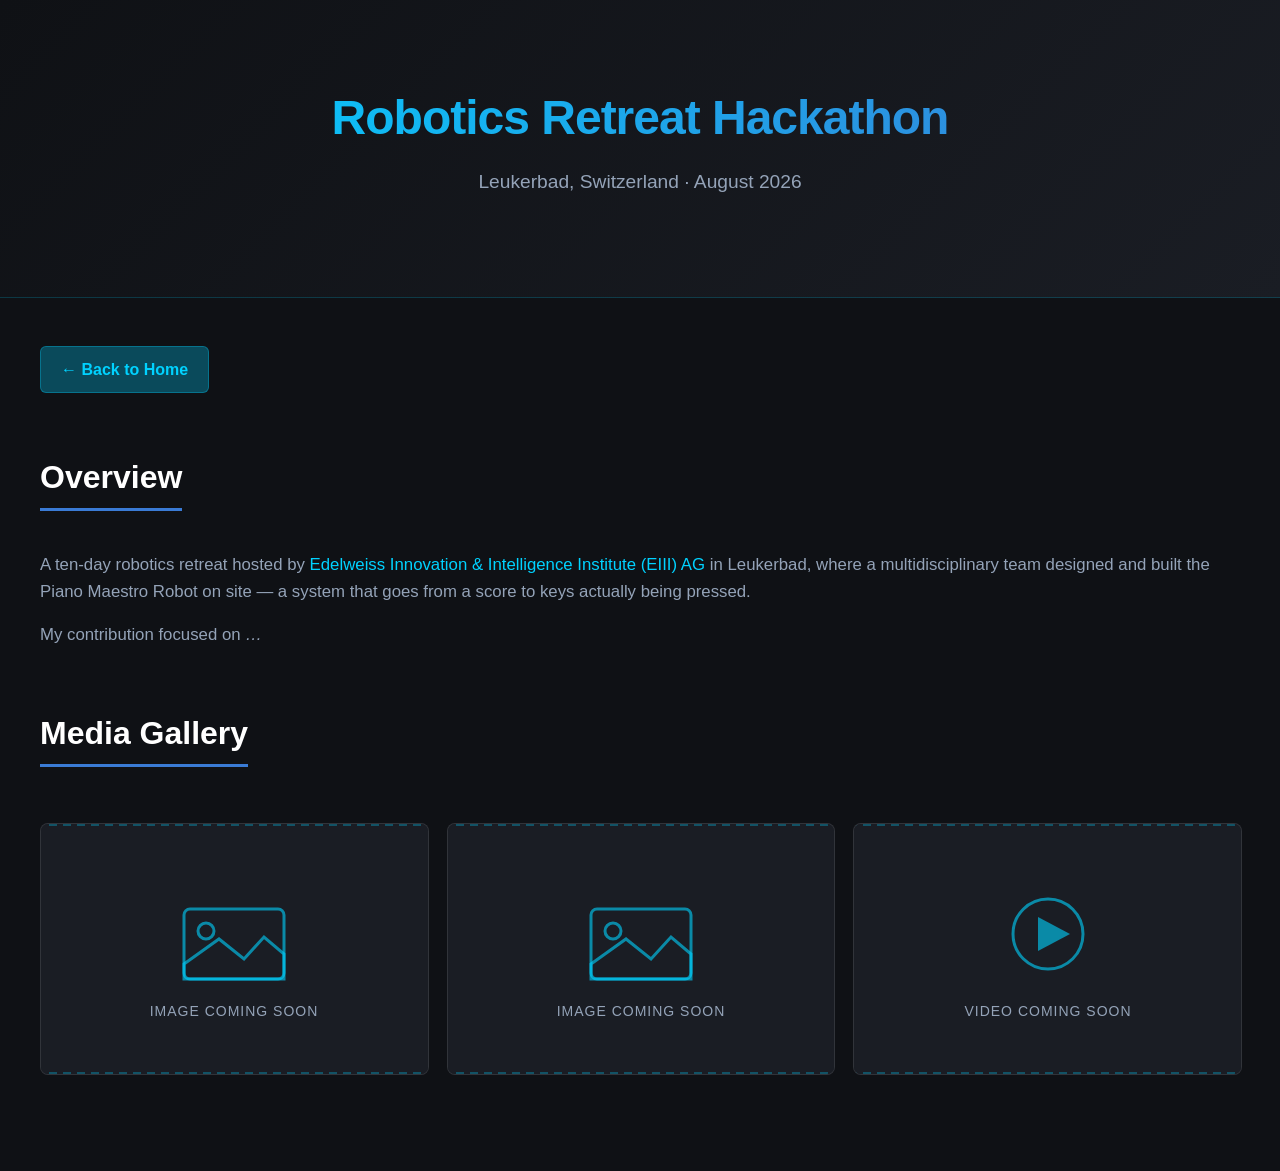
==== experience_eiii_hackathon.html @ 170a632a "feat: changed experience section layout" ====
<!DOCTYPE html>
<html lang="en">
<head>
    <meta charset="UTF-8">
    <meta name="viewport" content="width=device-width, initial-scale=1.0">
    <title>Robotics Retreat Hackathon | Johnan Luca</title>
    <link rel="stylesheet" href="style.css?v=12">
</head>
<body>

    <header>
        <h1>Robotics Retreat Hackathon</h1>
        <p>Leukerbad, Switzerland &middot; August 2026</p>
    </header>

    <div class="container">

        <a href="index.html" class="back-button">&larr; Back to Home</a>

        <section>
            <h2>Overview</h2>
            <div class="project-details-text">
                <p>A ten-day robotics retreat hosted by <a href="https://www.eiii-ch.com/" target="_blank" rel="noopener noreferrer">Edelweiss Innovation &amp; Intelligence Institute (EIII) AG</a> in Leukerbad, where a multidisciplinary team designed and built the Piano Maestro Robot on site &mdash; a system that goes from a score to keys actually being pressed.</p>

                <!-- TODO: questa e' la parte che rende la pagina diversa dal CV.
                     Scrivi cosa hai costruito TU: quale sottosistema ti sei preso,
                     quale problema si e' presentato e come l'hai risolto, cosa
                     avresti fatto diversamente con piu' tempo. Due o tre paragrafi. -->
                <p>My contribution focused on <em>&hellip;</em></p>
            </div>
        </section>

        <section>
            <h2>Media Gallery</h2>
            <div class="gallery-grid">

                <!-- TODO: sostituire con le foto dell'hackathon.
                     Per gli scatti verticali aggiungi la classe gallery-item--portrait
                     accanto a gallery-item, cosi' si vedono per intero invece che tagliati. -->
                <img src="images/placeholder-image.svg" alt="The Piano Maestro Robot during assembly" class="gallery-item">

                <img src="images/placeholder-image.svg" alt="The team at work during the retreat" class="gallery-item">

                <!-- TODO: sostituire con un tag <video> che punta a videos/eiii_piano_demo.mp4 -->
                <img src="images/placeholder-video.svg" alt="The Piano Maestro Robot playing" class="gallery-item">

            </div>
        </section>

    </div>

</body>
</html>
---- style.css ----
:root {
	--bg-dark: #0f1115;
	--bg-card: #1a1d24;
	--accent-cyan: #00d2ff;
	--accent-blue: #3a7bd5;
	--text-main: #e2e8f0;
	--text-muted: #94a3b8;
}

body {
	font-family: 'Inter', -apple-system, BlinkMacSystemFont, "Segoe UI", Roboto, sans-serif;
	margin: 0;
	padding: 0;
	background-color: var(--bg-dark);
	color: var(--text-main);
	line-height: 1.6;
}

header {
	background: linear-gradient(135deg, rgba(15,17,21,1) 0%, rgba(26,29,36,1) 100%);
	border-bottom: 1px solid rgba(0, 210, 255, 0.2);
	padding: 5rem 2rem;
	text-align: center;
}

header h1 {
	margin: 0;
	font-size: 3rem;
	background: linear-gradient(to right, var(--accent-cyan), var(--accent-blue));
	-webkit-background-clip: text;
	-webkit-text-fill-color: transparent;
	letter-spacing: -1px;
}

header p {
	font-size: 1.2rem;
	color: var(--text-muted);
	margin-top: 10px;
}

/* Header della home: due scatti dai talk come texture dietro al titolo.
   ::before porta le foto, ::after lo scrim che tiene leggibile il testo. */
.header-hero {
	position: relative;
	isolation: isolate;
	overflow: hidden;
	padding: 6.5rem 2rem;
}

.header-hero::before {
	content: "";
	position: absolute;
	inset: 0;
	z-index: -2;
	background-image: url("images/talk-1.jpg"), url("images/talk-2.jpg");
	background-repeat: no-repeat, no-repeat;
	background-position: left center, right center;
	background-size: auto 100%, auto 100%;
	filter: grayscale(30%);
	opacity: 0.28;
	/* Le foto si dissolvono verso il centro. Prima ci pensava solo lo scrim di
	   ::after, ma quello e' un velo su tutto l'header: nel punto in cui la foto
	   finisce restava un taglio verticale netto, e la parte piu' scura del velo
	   cadeva nel vuoto in mezzo, dove non c'e' nessuna foto da sfumare.
	   Con la maschera e' la foto stessa a sparire, a qualsiasi larghezza. */
	-webkit-mask-image: linear-gradient(90deg, #000 0%, rgba(0,0,0,0.65) 20%, rgba(0,0,0,0) 40%, rgba(0,0,0,0) 60%, rgba(0,0,0,0.65) 80%, #000 100%);
	mask-image: linear-gradient(90deg, #000 0%, rgba(0,0,0,0.65) 20%, rgba(0,0,0,0) 40%, rgba(0,0,0,0) 60%, rgba(0,0,0,0.65) 80%, #000 100%);
}

.header-hero::after {
	content: "";
	position: absolute;
	inset: 0;
	z-index: -1;
	background-image:
		linear-gradient(90deg, rgba(15,17,21,0) 0%, rgba(15,17,21,0.55) 30%, rgba(15,17,21,0.82) 50%, rgba(15,17,21,0.55) 70%, rgba(15,17,21,0) 100%),
		linear-gradient(180deg, rgba(15,17,21,0.5) 0%, rgba(15,17,21,0) 35%, rgba(15,17,21,0) 62%, rgba(15,17,21,0.75) 100%);
}

.container {
	max-width: 1200px;
	margin: 0 auto;
	padding: 3rem 2rem;
}

h2 {
	font-size: 2rem;
	color: #fff;
	display: inline-block;
	border-bottom: 3px solid var(--accent-blue);
	padding-bottom: 5px;
	margin-bottom: 1.5rem;
}

p {
	font-size: 1.05rem;
}

/* About: testo a sinistra, foto verticale a destra */
.about-layout {
	display: grid;
	grid-template-columns: 1fr minmax(190px, 300px);
	gap: 2.5rem;
	align-items: center;
}

/* La colonna testo è larga ~850px: senza cap le righe superano i 110 caratteri. */
.about-text p {
	max-width: 62ch;
}

.about-text p:first-child {
	margin-top: 0;
}

.about-photo {
	margin: 0;
}

.about-photo img {
	display: block;
	width: 100%;
	height: auto;
	border-radius: 12px;
	border: 1px solid rgba(255, 255, 255, 0.08);
}

.about-photo figcaption {
	margin-top: 10px;
	font-size: 0.8rem;
	line-height: 1.4;
	color: var(--text-muted);
	text-align: center;
}

/* Skills principali */
.skills-grid {
	display: flex;
	flex-wrap: wrap;
	gap: 12px;
	margin-bottom: 3rem;
	justify-content: center;
}

/* --- SKILL TAGS (Con Progressive Disclosure) --- */

.skill-tag {
    background: rgba(58, 123, 213, 0.1);
    color: var(--accent-cyan);
    border: 1px solid rgba(0, 210, 255, 0.3);
    padding: 10px 20px;
    border-radius: 6px;
    font-size: 0.95rem;
    font-weight: 600;
    letter-spacing: 0.5px;
    cursor: pointer;
    
    display: flex;
    flex-direction: column;
    align-items: center;
    justify-content: center;
    min-width: 140px; 
    
    transition: transform 0.3s ease, background-color 0.3s ease, border-color 0.3s ease;
}

.skill-tag:hover {
    transform: translateY(-4px); 
    background-color: rgba(0, 210, 255, 0.15); 
    border-color: var(--accent-cyan);
    box-shadow: 0 4px 12px rgba(0, 210, 255, 0.1);
}

.skill-name {
    display: block;
    transition: transform 0.3s ease;
}

/* CONTENITORE NASCOSTO (Testo + Barra) */
.skill-reveal {
    width: 100%;
    max-height: 0;
    opacity: 0;
    overflow: hidden;
    display: flex;
    flex-direction: column;
    align-items: center;
    transition: all 0.3s ease;
}

/* TESTO DEL LIVELLO (Es. "Advanced") */
.skill-text {
    font-size: 0.7rem;
    color: var(--text-muted);
    text-transform: uppercase;
    letter-spacing: 1px;
    margin-bottom: 5px;
}

/* TRACCIATO DELLA BARRA */
.skill-level-track {
    width: 100%;
    height: 4px;
    background-color: rgba(255, 255, 255, 0.1);
    border-radius: 4px;
}

/* RIEMPIMENTO DELLA BARRA */
.skill-level-fill {
    height: 100%;
    border-radius: 4px;

    /* Gradiente fisso rosso (0-3) -> giallo (3-7) -> verde (7-10) sull'intera scala 0-10.
       Il gradiente non si "muove": la barra si limita a rivelarne una porzione. */
    background-image: linear-gradient(to right,
        #ef4444 0%,
        #ef4444 20%,
        #facc15 30%,
        #facc15 55%,
        #22c55e 75%,
        #22c55e 100%
    );
    background-repeat: no-repeat;
    /* Il gradiente sopra rappresenta l'intera scala 0-10 (--value: 10 => 100%).
       Scalandolo in base a --value, la porzione visibile (larga quanto --value)
       mostra sempre il colore assoluto corretto per quel punto della scala. */
    background-size: calc(1000% / var(--value, 10)) 100%;
    background-position: left center;

    width: 0%; /* PARTE SEMPRE DA ZERO */
    max-width: 100%;

    /* Un'animazione molto fluida con un leggero ritardo per far prima aprire la card */
    transition: width 0.6s cubic-bezier(0.2, 0.8, 0.2, 1);
    transition-delay: 0.1s;
}

/* 1. Il contenitore si apre e diventa visibile */
.skill-tag:hover .skill-reveal {
    max-height: 40px;
    opacity: 1;
    margin-top: 8px;
}

/* 2. La barra scatta da 0 fino al valore --value (0-10) impostato nell'HTML!
   Il fallback a 0 e' importante: se --value mancasse, senza fallback la width
   tornerebbe al valore iniziale "auto" e la barra apparirebbe piena al 100%. */
.skill-tag:hover .skill-level-fill {
    width: calc(var(--value, 0) * 10%);
}

/* 3. Il titolo principale si rimpicciolisce appena per fare spazio */
.skill-tag:hover .skill-name {
    transform: scale(0.95);
}

/* Su touch il :hover dura solo finché il dito resta premuto, quindi la barra
   sarebbe raggiungibile solo tenendo premuto. Su questi dispositivi togliamo del
   tutto la progressive disclosure: livello e barra restano sempre visibili. */
@media (hover: none) {
    .skill-reveal {
        max-height: 40px;
        opacity: 1;
        margin-top: 8px;
    }

    .skill-level-fill {
        width: calc(var(--value, 0) * 10%);
    }

    .skill-tag {
        cursor: default;
    }

    /* Niente sollevamento né rimpicciolimento al tocco: farebbero solo
       sobbalzare la griglia, dato che non c'è più nulla da rivelare. */
    .skill-tag:hover {
        transform: none;
        box-shadow: none;
    }

    .skill-tag:hover .skill-name {
        transform: none;
    }
}

/* Project Cards */
.projects-grid {
	display: grid;
	grid-template-columns: repeat(auto-fill, minmax(270px, 380px));
	gap: 30px;
	justify-content: flex-start;
}

.project-card {
	background-color: var(--bg-card);
	border: 1px solid rgba(255, 255, 255, 0.05);
	border-radius: 12px;
	overflow: hidden;
	transition: all 0.3s ease;
	display: flex;
	flex-direction: column;
	flex-grow: 1;
	width: 100%;
}

.project-card:hover {
	transform: translateY(-5px);
	border-color: rgba(0, 210, 255, 0.4);
	box-shadow: 0 10px 30px rgba(0, 0, 0, 0.5);
	cursor: pointer;
}

.project-image {
	width: 100%;
	height: 220px;
	background-color: #222630;
	overflow: hidden;
	position: relative;
}

/* Come le immagini si adatteranno al riquadro */
.project-image img {
	width: 100%;
	height: 100%;
	object-fit: cover;
	transition: transform 0.5s ease;
}

.project-card:hover .project-image img {
	transform: scale(1.05);
}

.project-content {
	padding: 25px;
	flex-grow: 1;
	display: flex;
	flex-direction: column;
}

.project-content h3 {
	margin: 0 0 10px 0;
	font-size: 1.4rem;
	color: #fff;
}

.project-role {
	font-size: 0.9rem;
	color: var(--accent-cyan);
	margin-bottom: 15px;
	font-weight: 600;
}

/* Rende la card cliccabile senza rovinare il testo */
.project-link {
    text-decoration: none;
    color: inherit;
    display: flex; 
	flex-direction: column;
	height: 100%;
}

/* Contenitore per le skill dentro le card */
.project-skills-tags {
    display: flex;
    flex-wrap: wrap;
    gap: 8px;
    margin-top: auto; /* Distanza dal testo della descrizione */
    padding-top: 15px;
    border-top: 1px solid rgba(255, 255, 255, 0.05); /* Sottile linea di separazione (opzionale) */
}

/* Contact Section */
.contact-section {
	margin-top: 5rem;
	padding: 3rem;
	background: var(--bg-card);
	border-radius: 12px;
	text-align: center;
	border: 1px solid rgba(255, 255, 255, 0.05);
}

a {
	color: var(--accent-cyan);
	text-decoration: none;
	transition: color 0.2s;
}

a:hover {
	color: #fff;
}


/* Stile per il pulsante "Torna alla Home" */
.back-button {
    display: inline-flex;
    align-items: center;
    gap: 8px;
    background: rgba(0, 210, 255, 0.3);
    color: var(--accent-cyan);
    border: 1px solid rgba(0, 210, 255, 0.3);
    padding: 10px 20px;
    border-radius: 6px;
    font-weight: 600;
    margin-bottom: 2rem;
    transition: all 0.2s ease;
}

.back-button:hover {
    background-color: rgba(63, 198, 228, 0.432);
    transform: translateX(-5px); /* Si sposta leggermente a sinistra all'hover */
    color: #fff;
}

/* Griglia per la Galleria Multimediale */
.gallery-grid {
    display: grid;
    grid-template-columns: repeat(auto-fit, minmax(300px, 1fr));
    gap: 20px;
    margin-top: 2rem;
    margin-bottom: 3rem;
    /* Se una cella è più alta delle altre (vedi --portrait), le vicine si
       centrano sulla riga invece di restare appese in alto. */
    align-items: center;
}

/* Stile uniforme per foto e video nella galleria */
.gallery-item {
    width: 100%;
    height: 250px;
    object-fit: cover; /* Taglia i bordi in eccesso per fare quadrati/rettangoli perfetti */
    border-radius: 8px;
    border: 1px solid rgba(255, 255, 255, 0.1);
    background-color: var(--bg-card);
    transition: transform 0.3s ease;
}

.gallery-item:hover {
    transform: scale(1.02);
}

/* Scatti verticali: a 250px in cover se ne vedrebbe solo una fascia orizzontale.
   Qui la cella è più alta e l'immagine sta dentro intera (contain), col fondo
   della card a fare da cornice ai lati. */
.gallery-item--portrait {
    height: 460px;
    object-fit: contain;
}

.project-details-text {
    font-size: 1.1rem;
    color: var(--text-muted);
    margin-bottom: 2rem;
}

/* Data e ruolo sotto il titolo di progetto */
.project-meta {
    font-size: 0.9rem;
    color: var(--accent-cyan);
    font-weight: 600;
    letter-spacing: 0.5px;
    margin-bottom: 1rem;
}

/* --- RADAR CHART (Contributo personale vs difficolta' del progetto) --- */

.radar-figure {
    /* La coppia di colori delle serie e' stata validata proprio su questa
       superficie (#1a1d24): se cambi lo sfondo, rivalida i colori. */
    --viz-s1: #3987e5;   /* Personal Contribution */
    --viz-s2: #d95926;   /* Project Difficulty    */

    margin: 0 0 3rem 0;
    padding: 24px;
    background-color: var(--bg-card);
    border: 1px solid rgba(255, 255, 255, 0.05);
    border-radius: 12px;

    display: grid;
    grid-template-columns: minmax(260px, 380px) minmax(220px, 1fr);
    grid-template-areas:
        "caption caption"
        "legend  legend"
        "chart   table";
    align-items: center;
    gap: 8px 32px;
}

.radar-caption {
    grid-area: caption;
    font-size: 1.1rem;
    font-weight: 600;
    color: #fff;
}

.radar-caption span {
    font-weight: 400;
    color: var(--text-muted);
}

/* Legenda: l'identita' della serie non e' mai affidata al solo colore,
   c'e' sempre anche l'etichetta testuale (e la tabella qui sotto). */
/* Nota per i progetti con una sola serie */
.radar-note {
    grid-area: legend;
    margin: 0 0 8px 0;
    font-size: 0.85rem;
    line-height: 1.5;
    color: var(--text-muted);
    max-width: 62ch;
}

.radar-legend {
    grid-area: legend;
    list-style: none;
    display: flex;
    flex-wrap: wrap;
    gap: 6px 20px;
    margin: 0 0 8px 0;
    padding: 0;
    font-size: 0.85rem;
    color: var(--text-muted);
}

.radar-legend li {
    display: flex;
    align-items: center;
    gap: 8px;
}

.radar-swatch {
    width: 10px;
    height: 10px;
    border-radius: 50%;
    flex-shrink: 0;
}

.radar-svg {
    grid-area: chart;
    width: 100%;
    height: auto;
}

/* Griglia e assi restano recessivi: non devono competere con i dati */
.radar-grid {
    fill: none;
    stroke: rgba(255, 255, 255, 0.08);
    stroke-width: 1;
}

.radar-grid-outer {
    stroke: rgba(255, 255, 255, 0.16);
}

.radar-spoke {
    stroke: rgba(255, 255, 255, 0.12);
    stroke-width: 1;
}

.radar-tick {
    fill: var(--text-muted);
    font-size: 9px;
    text-anchor: middle;
    opacity: 0.7;
}

.radar-axis-label {
    fill: var(--text-main);
    font-size: 12px;
    font-weight: 600;
}

.radar-area {
    fill-opacity: 0.22;
    stroke-width: 2;
    stroke-linejoin: round;
}

/* Pallini a tinta piena, senza contorno */
.radar-dot {
    stroke: none;
}

.radar-contribution { fill: var(--viz-s1); stroke: var(--viz-s1); }
.radar-difficulty   { fill: var(--viz-s2); stroke: var(--viz-s2); }
.radar-dot.radar-contribution { fill: var(--viz-s1); stroke: none; }
.radar-dot.radar-difficulty   { fill: var(--viz-s2); stroke: none; }

/* Vista tabellare: i valori esatti, utile anche a screen reader e in stampa */
.radar-table {
    grid-area: table;
    border-collapse: collapse;
    font-size: 0.85rem;
    color: var(--text-muted);
}

.radar-table th,
.radar-table td {
    padding: 7px 10px;
    text-align: right;
    border-bottom: 1px solid rgba(255, 255, 255, 0.06);
    white-space: nowrap;
}

.radar-table thead th {
    font-size: 0.7rem;
    text-transform: uppercase;
    letter-spacing: 0.5px;
    color: var(--text-muted);
    font-weight: 600;
}

.radar-table tbody th {
    text-align: left;
    font-weight: 500;
    color: var(--text-main);
}

.radar-table tbody td {
    font-variant-numeric: tabular-nums;
    color: var(--text-main);
}

@media (max-width: 720px) {
    /* Su schermo stretto le due foto si sovrapporrebbero: ne resta una, in cover. */
    .header-hero {
        padding: 4.5rem 1.5rem;
    }

    /* Qui la foto e' una sola in cover: la maschera del desktop le scaverebbe
       una striscia trasparente proprio in mezzo. */
    .header-hero::before {
        background-image: url("images/talk-1.jpg");
        background-position: center;
        background-size: cover;
        opacity: 0.22;
        -webkit-mask-image: none;
        mask-image: none;
    }

    .header-hero::after {
        background-image:
            linear-gradient(180deg, rgba(15,17,21,0.55) 0%, rgba(15,17,21,0.5) 45%, rgba(15,17,21,0.8) 100%);
    }

    .about-layout {
        grid-template-columns: 1fr;
        gap: 1.5rem;
    }

    .about-photo {
        max-width: 260px;
        margin: 0 auto;
    }

    .radar-figure {
        grid-template-columns: 1fr;
        grid-template-areas:
            "caption"
            "legend"
            "chart"
            "table";
        gap: 8px 0;
    }

    .radar-table {
        width: 100%;
        margin-top: 16px;
    }
}



/* Stile del singolo mini-tag */
.mini-tag {
    background: rgba(0, 210, 255, 0.05); /* Sfondo quasi trasparente */
    color: var(--text-muted); /* Colore del testo più spento */
    border: 1px solid rgba(0, 210, 255, 0.2);
    padding: 4px 10px;
    border-radius: 4px;
    font-size: 0.75rem; /* Più piccoli rispetto a quelli principali */
    font-weight: 500;
    transition: all 0.2s ease;
}

/* Effetto hover (opzionale) anche per i mini-tag */
.project-card:hover .mini-tag {
    color: var(--accent-cyan);
    border-color: rgba(0, 210, 255, 0.4);
}
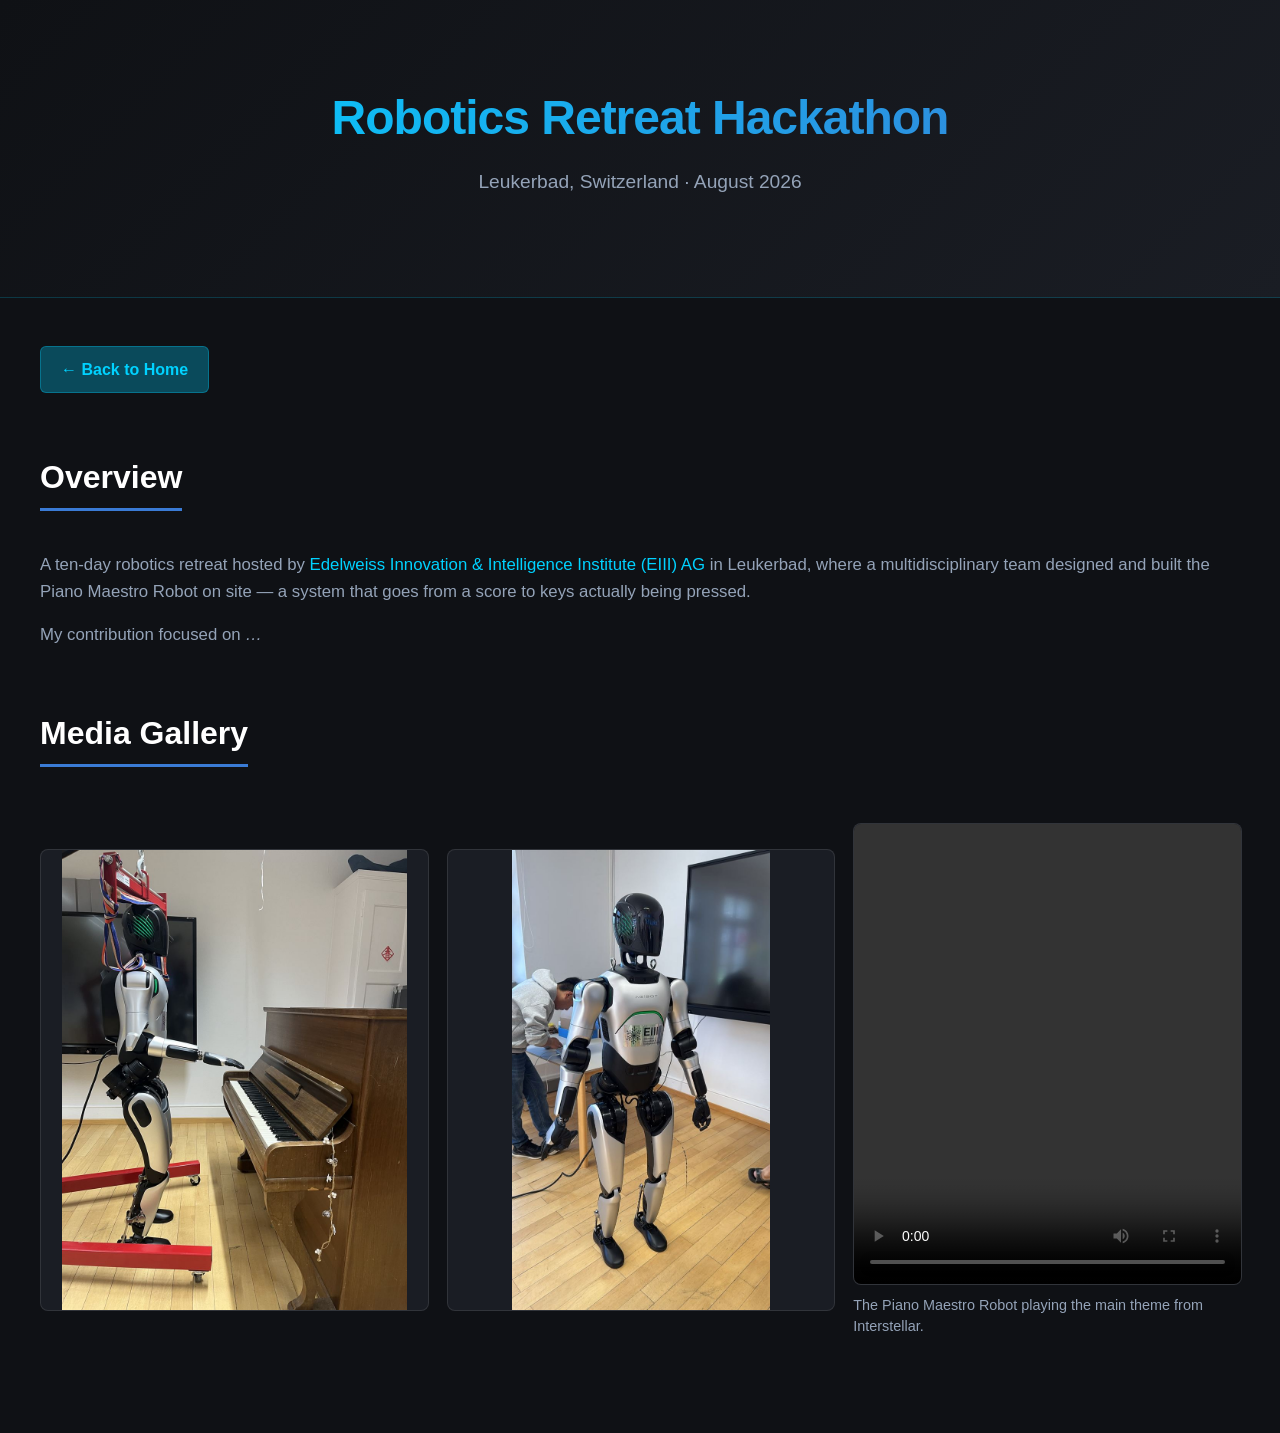
==== commit 2e830e96: "feat: added new index cards, videos and more" ====
--- a/experience_eiii_hackathon.html
+++ b/experience_eiii_hackathon.html
@@ -4,7 +4,7 @@
     <meta charset="UTF-8">
     <meta name="viewport" content="width=device-width, initial-scale=1.0">
     <title>Robotics Retreat Hackathon | Johnan Luca</title>
-    <link rel="stylesheet" href="style.css?v=12">
+    <link rel="stylesheet" href="style.css?v=13">
 </head>
 <body>
 
@@ -34,15 +34,22 @@
             <h2>Media Gallery</h2>
             <div class="gallery-grid">
 
-                <!-- TODO: sostituire con le foto dell'hackathon.
-                     Per gli scatti verticali aggiungi la classe gallery-item--portrait
-                     accanto a gallery-item, cosi' si vedono per intero invece che tagliati. -->
-                <img src="images/placeholder-image.svg" alt="The Piano Maestro Robot during assembly" class="gallery-item">
+                <!-- Inquadratura intera dello scatto usato, ritagliato, per la card in home. -->
+                <img src="images/robomaestro_piano.jpg" width="900" height="1200" loading="lazy"
+                     alt="The Piano Maestro Robot held in its test rig, one arm reaching for the keys of an upright piano"
+                     class="gallery-item gallery-item--portrait">
 
-                <img src="images/placeholder-image.svg" alt="The team at work during the retreat" class="gallery-item">
+                <img src="images/robomaestro_full.jpg" width="675" height="1200" loading="lazy"
+                     alt="The Piano Maestro Robot standing at full height, the EIII logo on its chest"
+                     class="gallery-item gallery-item--portrait">
 
-                <!-- TODO: sostituire con un tag <video> che punta a videos/eiii_piano_demo.mp4 -->
-                <img src="images/placeholder-video.svg" alt="The Piano Maestro Robot playing" class="gallery-item">
+                <figure class="gallery-figure">
+                    <video class="gallery-item gallery-item--portrait" controls preload="metadata" playsinline>
+                        <source src="videos/robomaestro_interstellar.mp4" type="video/mp4">
+                        Your browser does not support the video tag.
+                    </video>
+                    <figcaption class="gallery-caption">The Piano Maestro Robot playing the main theme from Interstellar.</figcaption>
+                </figure>
 
             </div>
         </section>
--- a/style.css
+++ b/style.css
@@ -448,6 +448,21 @@
     object-fit: contain;
 }
 
+/* Media con didascalia: la <figure> prende il posto dell'immagine come cella
+   della griglia, il media resta un .gallery-item e il testo gli sta sotto. */
+.gallery-figure {
+    margin: 0;
+    display: flex;
+    flex-direction: column;
+}
+
+.gallery-caption {
+    margin-top: 10px;
+    font-size: 0.9rem;
+    line-height: 1.45;
+    color: var(--text-muted);
+}
+
 .project-details-text {
     font-size: 1.1rem;
     color: var(--text-muted);
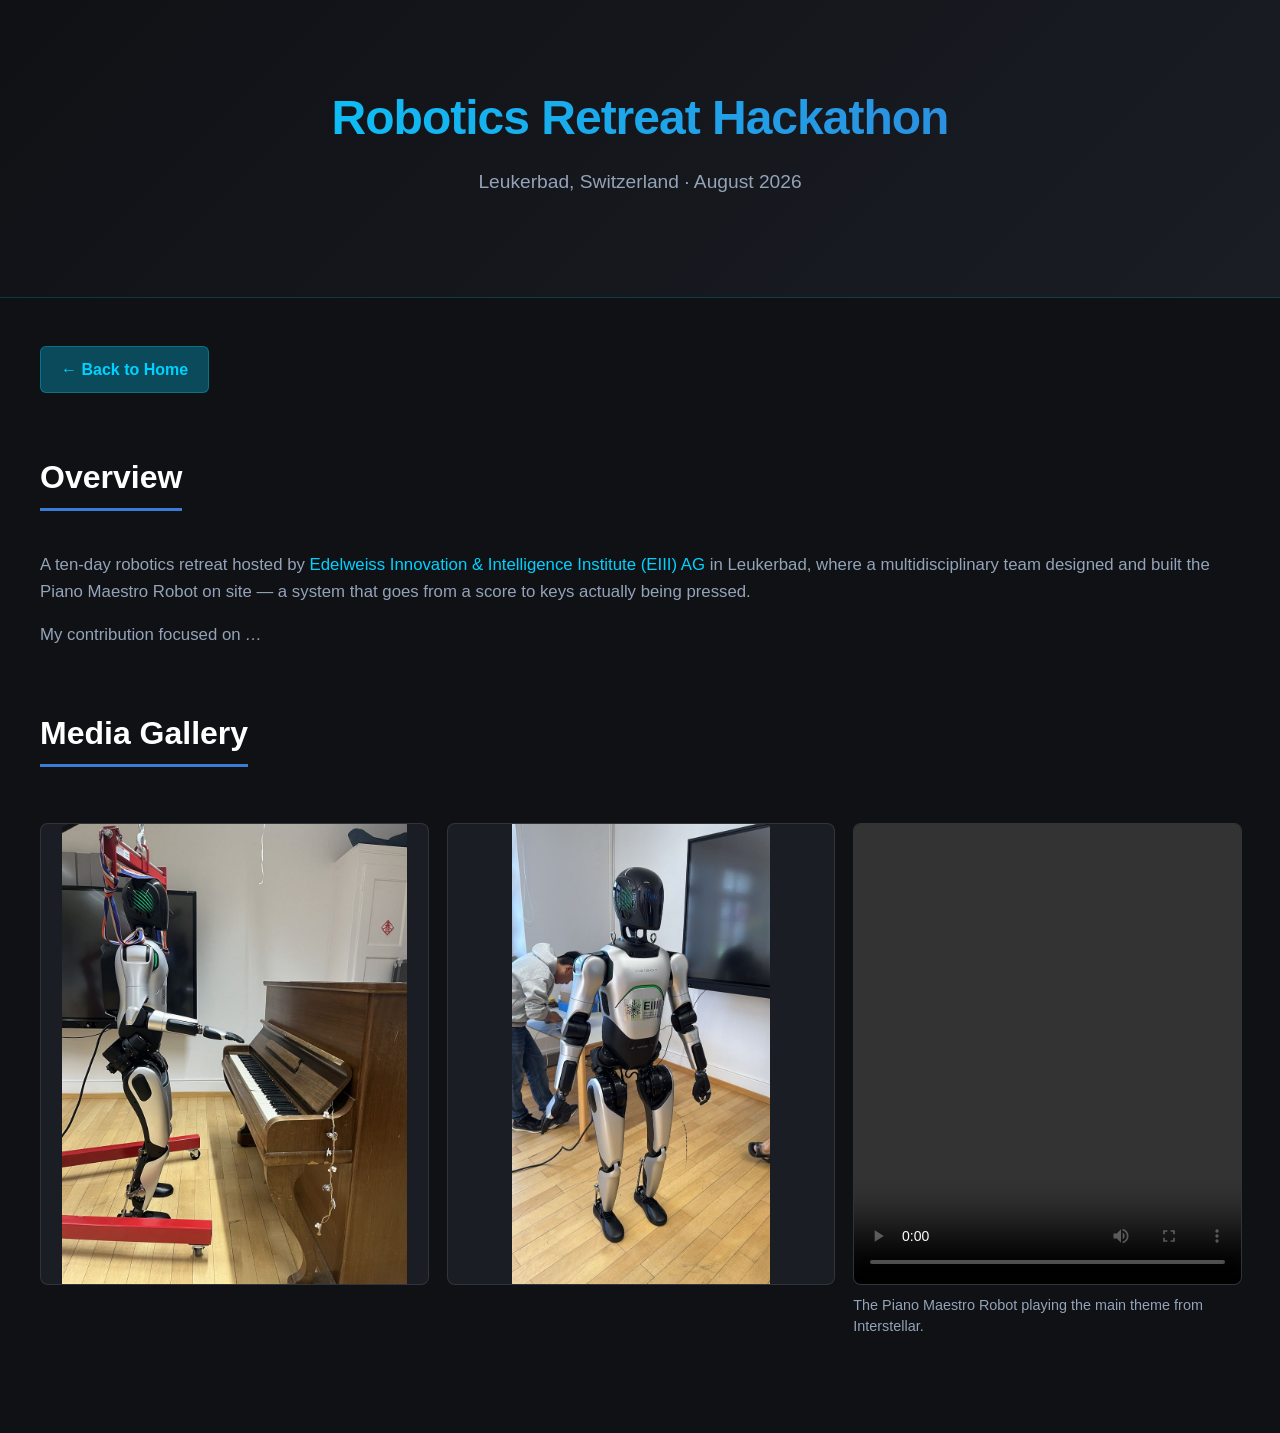
==== commit 536408ae: "fix: fixed description misalignement" ====
--- a/experience_eiii_hackathon.html
+++ b/experience_eiii_hackathon.html
@@ -4,7 +4,7 @@
     <meta charset="UTF-8">
     <meta name="viewport" content="width=device-width, initial-scale=1.0">
     <title>Robotics Retreat Hackathon | Johnan Luca</title>
-    <link rel="stylesheet" href="style.css?v=13">
+    <link rel="stylesheet" href="style.css?v=14">
 </head>
 <body>
 
--- a/style.css
+++ b/style.css
@@ -420,9 +420,12 @@
     gap: 20px;
     margin-top: 2rem;
     margin-bottom: 3rem;
-    /* Se una cella è più alta delle altre (vedi --portrait), le vicine si
-       centrano sulla riga invece di restare appese in alto. */
-    align-items: center;
+    /* Tutti i media partono dalla stessa riga in alto. Con align-items: center
+       una cella con didascalia (vedi .gallery-figure) è più alta delle altre di
+       tutta l'altezza del testo, e la griglia ricentrava le vicine spingendole
+       in giù: il video finiva ~15px più in alto delle foto accanto. Il testo
+       cresce verso il basso, quindi da 'start' non sposta nulla. */
+    align-items: start;
 }
 
 /* Stile uniforme per foto e video nella galleria */
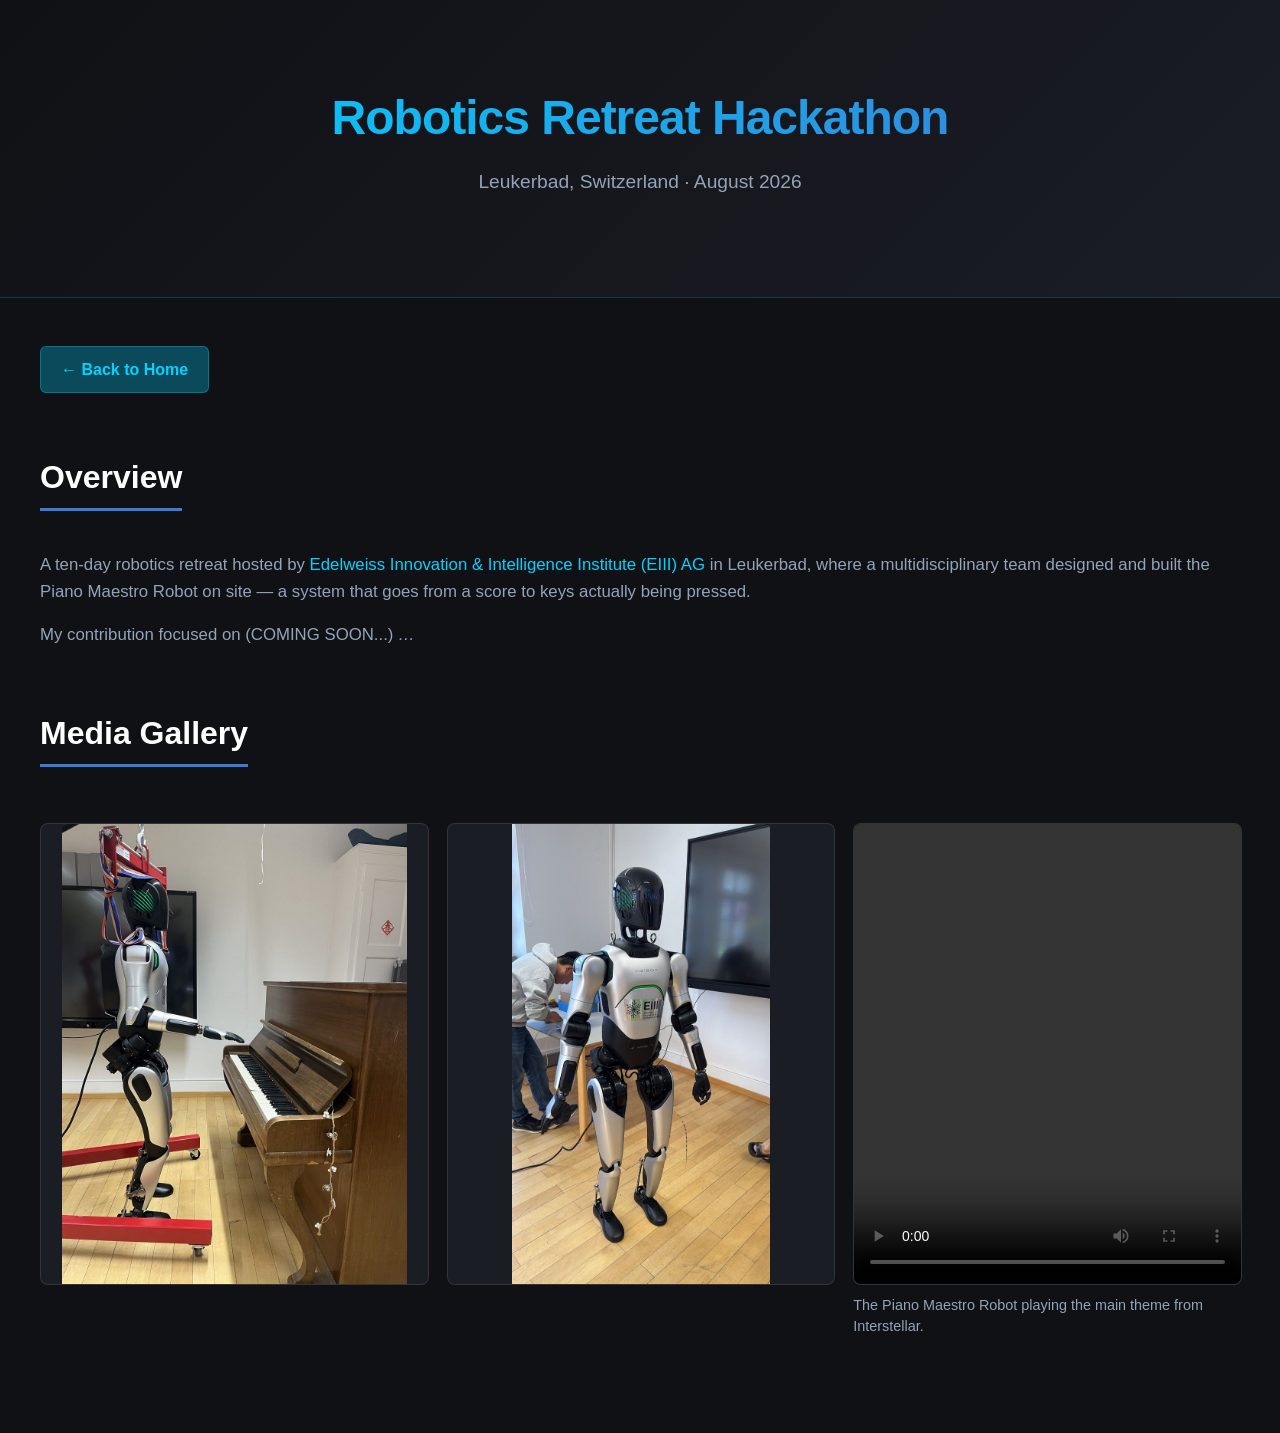
==== commit a1d2a043: "minor changes" ====
--- a/experience_eiii_hackathon.html
+++ b/experience_eiii_hackathon.html
@@ -26,7 +26,7 @@
                      Scrivi cosa hai costruito TU: quale sottosistema ti sei preso,
                      quale problema si e' presentato e come l'hai risolto, cosa
                      avresti fatto diversamente con piu' tempo. Due o tre paragrafi. -->
-                <p>My contribution focused on <em>&hellip;</em></p>
+                <p>My contribution focused on (COMING SOON...) <em>&hellip;</em></p>
             </div>
         </section>
 
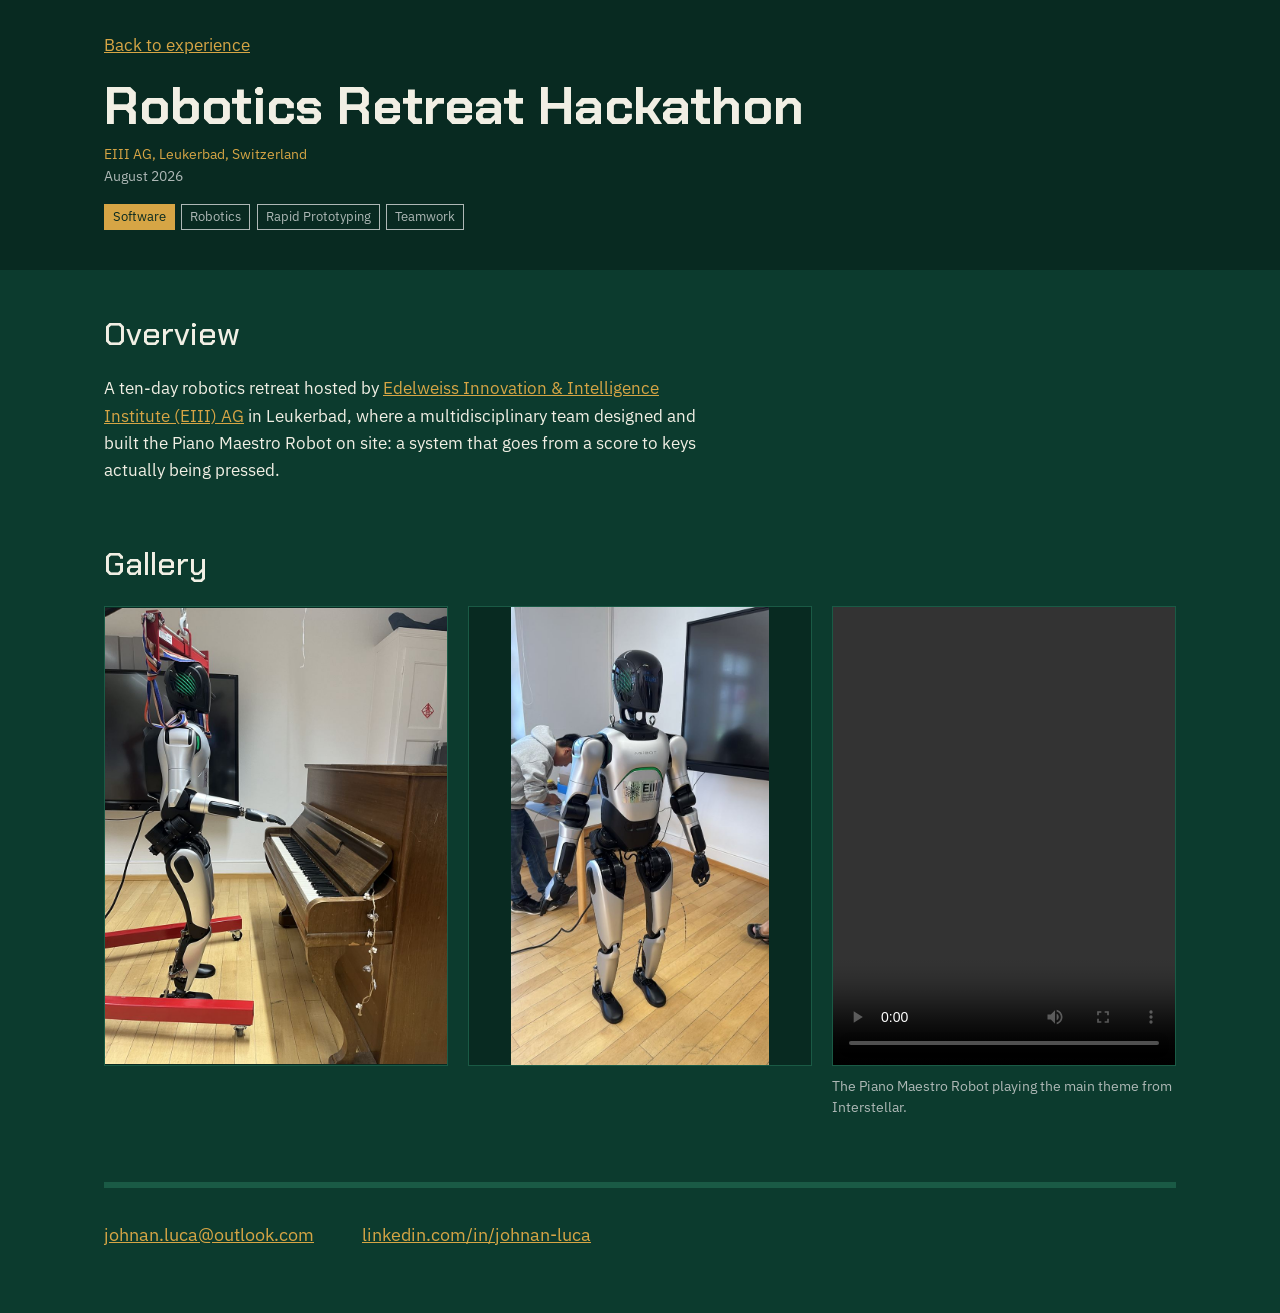
==== commit d8dddfa2: "feat: new portfolio design (v2)" ====
--- a/experience_eiii_hackathon.html
+++ b/experience_eiii_hackathon.html
@@ -1,60 +1,67 @@
 <!DOCTYPE html>
 <html lang="en">
 <head>
-    <meta charset="UTF-8">
-    <meta name="viewport" content="width=device-width, initial-scale=1.0">
-    <title>Robotics Retreat Hackathon | Johnan Luca</title>
-    <link rel="stylesheet" href="style.css?v=14">
+	<meta charset="UTF-8">
+	<meta name="viewport" content="width=device-width, initial-scale=1.0">
+	<title>Robotics Retreat Hackathon | Johnan Luca</title>
+	<link rel="preconnect" href="https://fonts.googleapis.com">
+	<link rel="preconnect" href="https://fonts.gstatic.com" crossorigin>
+	<link href="https://fonts.googleapis.com/css2?family=Chakra+Petch:wght@500;700&family=IBM+Plex+Sans:wght@400;600&display=swap" rel="stylesheet">
+	<link rel="stylesheet" href="style.css">
 </head>
 <body>
 
-    <header>
-        <h1>Robotics Retreat Hackathon</h1>
-        <p>Leukerbad, Switzerland &middot; August 2026</p>
-    </header>
+<header class="page-head">
+	<div>
+		<a href="index.html#experience">Back to experience</a>
+		<h1>Robotics Retreat Hackathon</h1>
+		<div class="role">EIII AG, Leukerbad, Switzerland</div>
+		<div class="period">August 2026</div>
+		<ul class="tags"><li class="domain">Software</li><li>Robotics</li><li>Rapid Prototyping</li><li>Teamwork</li></ul>
+	</div>
+</header>
 
-    <div class="container">
+<main class="board">
 
-        <a href="index.html" class="back-button">&larr; Back to Home</a>
+	<section class="prose">
+		<h2>Overview</h2>
+		<p>A ten-day robotics retreat hosted by <a href="https://www.eiii-ch.com/" target="_blank" rel="noopener noreferrer">Edelweiss Innovation &amp; Intelligence Institute (EIII) AG</a> in Leukerbad, where a multidisciplinary team designed and built the Piano Maestro Robot on site: a system that goes from a score to keys actually being pressed.</p>
+		<!-- TODO: questa e' la parte che rende la pagina diversa dal CV.
+		     Scrivi cosa hai costruito TU: quale sottosistema ti sei preso,
+		     quale problema si e' presentato e come l'hai risolto, cosa
+		     avresti fatto diversamente con piu' tempo. Due o tre paragrafi. -->
+	</section>
 
-        <section>
-            <h2>Overview</h2>
-            <div class="project-details-text">
-                <p>A ten-day robotics retreat hosted by <a href="https://www.eiii-ch.com/" target="_blank" rel="noopener noreferrer">Edelweiss Innovation &amp; Intelligence Institute (EIII) AG</a> in Leukerbad, where a multidisciplinary team designed and built the Piano Maestro Robot on site &mdash; a system that goes from a score to keys actually being pressed.</p>
+	<section>
+		<h2>Gallery</h2>
+		<div class="gallery-grid">
 
-                <!-- TODO: questa e' la parte che rende la pagina diversa dal CV.
-                     Scrivi cosa hai costruito TU: quale sottosistema ti sei preso,
-                     quale problema si e' presentato e come l'hai risolto, cosa
-                     avresti fatto diversamente con piu' tempo. Due o tre paragrafi. -->
-                <p>My contribution focused on (COMING SOON...) <em>&hellip;</em></p>
-            </div>
-        </section>
+			<!-- Inquadratura intera dello scatto usato, ritagliato, per la card in home. -->
+			<img src="images/robomaestro_piano.jpg" width="900" height="1200" loading="lazy"
+				 alt="The Piano Maestro Robot held in its test rig, one arm reaching for the keys of an upright piano"
+				 class="gallery-item gallery-item--portrait">
 
-        <section>
-            <h2>Media Gallery</h2>
-            <div class="gallery-grid">
+			<img src="images/robomaestro_full.jpg" width="675" height="1200" loading="lazy"
+				 alt="The Piano Maestro Robot standing at full height, the EIII logo on its chest"
+				 class="gallery-item gallery-item--portrait">
 
-                <!-- Inquadratura intera dello scatto usato, ritagliato, per la card in home. -->
-                <img src="images/robomaestro_piano.jpg" width="900" height="1200" loading="lazy"
-                     alt="The Piano Maestro Robot held in its test rig, one arm reaching for the keys of an upright piano"
-                     class="gallery-item gallery-item--portrait">
+			<figure class="gallery-figure">
+				<video class="gallery-item gallery-item--portrait" controls preload="metadata" playsinline>
+					<source src="videos/robomaestro_interstellar.mp4" type="video/mp4">
+					Your browser does not support the video tag.
+				</video>
+				<figcaption class="gallery-caption">The Piano Maestro Robot playing the main theme from Interstellar.</figcaption>
+			</figure>
 
-                <img src="images/robomaestro_full.jpg" width="675" height="1200" loading="lazy"
-                     alt="The Piano Maestro Robot standing at full height, the EIII logo on its chest"
-                     class="gallery-item gallery-item--portrait">
+		</div>
+	</section>
 
-                <figure class="gallery-figure">
-                    <video class="gallery-item gallery-item--portrait" controls preload="metadata" playsinline>
-                        <source src="videos/robomaestro_interstellar.mp4" type="video/mp4">
-                        Your browser does not support the video tag.
-                    </video>
-                    <figcaption class="gallery-caption">The Piano Maestro Robot playing the main theme from Interstellar.</figcaption>
-                </figure>
+	<footer class="contact">
+		<a href="mailto:johnan.luca@outlook.com">johnan.luca@outlook.com</a>
+		<a href="https://www.linkedin.com/in/johnan-luca" target="_blank" rel="noopener">linkedin.com/in/johnan-luca</a>
+	</footer>
 
-            </div>
-        </section>
-
-    </div>
+</main>
 
 </body>
 </html>
--- a/style.css
+++ b/style.css
@@ -1,709 +1,199 @@
-
+/* Tema "solder mask": verde PCB, testo color serigrafia, pad dorati. */
 :root {
-	--bg-dark: #0f1115;
-	--bg-card: #1a1d24;
-	--accent-cyan: #00d2ff;
-	--accent-blue: #3a7bd5;
-	--text-main: #e2e8f0;
-	--text-muted: #94a3b8;
+	--mask: #0C3B2E;
+	--mask-deep: #082A21;
+	--trace: #1A5A45;
+	--silk: #F1EFE4;
+	--gold: #D6A545;
+	--tin: #AEB8B6;
+	--chamfer: polygon(18px 0, 100% 0, 100% calc(100% - 18px), calc(100% - 18px) 100%, 0 100%, 0 18px);
 }
 
+* { box-sizing: border-box; }
+
 body {
-	font-family: 'Inter', -apple-system, BlinkMacSystemFont, "Segoe UI", Roboto, sans-serif;
 	margin: 0;
-	padding: 0;
-	background-color: var(--bg-dark);
-	color: var(--text-main);
+	background: var(--mask);
+	color: var(--silk);
+	font-family: 'IBM Plex Sans', -apple-system, "Segoe UI", sans-serif;
+	font-size: 17px;
 	line-height: 1.6;
 }
 
-header {
-	background: linear-gradient(135deg, rgba(15,17,21,1) 0%, rgba(26,29,36,1) 100%);
-	border-bottom: 1px solid rgba(0, 210, 255, 0.2);
-	padding: 5rem 2rem;
-	text-align: center;
+a { color: var(--gold); }
+:focus-visible { outline: 2px solid var(--gold); outline-offset: 3px; }
+h1, h2, h3 { font-family: 'Chakra Petch', sans-serif; line-height: 1.05; margin: 0; }
+h2 { font-size: 2rem; font-weight: 500; margin-bottom: 1.5rem; }
+img, video { max-width: 100%; }
+
+.board { position: relative; max-width: 1120px; margin: 0 auto; padding: 0 1.5rem 4rem; }
+.board section { padding-top: 3rem; }
+
+/* Piste e vias solo nei margini laterali, nel colore che ha il rame sotto la
+   solder mask. Sotto i 1400px non c'e' margine: spariscono e la pagina resta pulita. */
+.board::before, .board::after {
+	content: "";
+	position: absolute;
+	top: 0;
+	bottom: 0;
+	left: -130px;
+	width: 110px;
+	background: url("data:image/svg+xml,%3Csvg xmlns='http://www.w3.org/2000/svg' width='110' height='640'%3E%3Cg fill='none' stroke='%231A5A45' stroke-width='6' stroke-linecap='round' stroke-linejoin='round'%3E%3Cpath d='M15 0V120L45 150V300L15 330V640'/%3E%3Cpath d='M35 0V100L65 130V320L35 350V640'/%3E%3Cpath d='M90 0V420L65 445V520L90 545V640'/%3E%3Cpath d='M90 60L102 72V100'/%3E%3C/g%3E%3Cg fill='%23082A21' stroke='%23D6A545' stroke-opacity='.55' stroke-width='3'%3E%3Ccircle cx='102' cy='102' r='5'/%3E%3Ccircle cx='58' cy='585' r='5'/%3E%3Ccircle cx='58' cy='607' r='5'/%3E%3C/g%3E%3C/svg%3E") repeat-y;
+}
+.board::after { left: auto; right: -130px; transform: scaleX(-1); }
+@media (max-width: 1400px) { .board::before, .board::after { display: none; } }
+
+/* ---------- Hero della home ---------- */
+.hero { position: relative; isolation: isolate; overflow: hidden; padding: 3.5rem 1.5rem; background: var(--mask-deep); }
+.hero-inner { max-width: 760px; margin: 0 auto; display: grid; grid-template-columns: 190px 1fr; gap: 2.25rem; align-items: center; }
+.hero-inner > img { display: block; width: 100%; height: auto; aspect-ratio: 3 / 4; object-fit: cover; clip-path: var(--chamfer); }
+.hero h1 { font-size: 2.75rem; font-weight: 700; }
+.hero-inner p { margin: .5rem 0 1.1rem; font-size: 1.1rem; line-height: 1.45; }
+.facts { display: grid; grid-template-columns: auto 1fr; gap: .3rem 1rem; margin: 0 0 1.25rem; font-size: .95rem; }
+.facts dt { color: var(--gold); font-family: 'Chakra Petch', sans-serif; }
+.facts dd { margin: 0; }
+.reach { display: flex; flex-wrap: wrap; gap: .75rem; }
+.reach a { padding: .35rem .9rem; border: 1px solid var(--gold); text-decoration: none; font-family: 'Chakra Petch', sans-serif; }
+.reach a:first-child { background: var(--gold); color: var(--mask-deep); }
+
+/* Le due foto dei talk. Su schermi larghi fanno da sfondo ai lati dell'hero,
+   tinte dal verde e sfumate verso il centro; su schermi stretti non c'e' spazio
+   ai lati, quindi diventano due foto normali sotto il testo. */
+.talks { display: contents; }
+.talk { margin: 0; font-size: .8rem; line-height: 1.35; }
+.talk b { display: block; font-family: 'Chakra Petch', sans-serif; color: var(--gold); }
+@media (min-width: 1101px) {
+	.talk img { position: absolute; top: 0; z-index: -1; height: 100%; width: auto; max-width: none; filter: grayscale(1) contrast(1.1); mix-blend-mode: luminosity; opacity: .6; }
+	.talk-left img { left: 0; -webkit-mask-image: linear-gradient(90deg, #000 30%, transparent 68%); mask-image: linear-gradient(90deg, #000 30%, transparent 68%); }
+	.talk-right img { right: 0; -webkit-mask-image: linear-gradient(270deg, #000 30%, transparent 68%); mask-image: linear-gradient(270deg, #000 30%, transparent 68%); }
+	.talk figcaption { position: absolute; bottom: .75rem; max-width: 17rem; text-shadow: 0 0 6px var(--mask-deep), 0 0 2px var(--mask-deep); }
+	.talk-left figcaption { left: 1.5rem; }
+	.talk-right figcaption { right: 1.5rem; text-align: right; }
+}
+@media (max-width: 1100px) {
+	.talks { display: grid; grid-template-columns: 1fr 1fr; gap: 1rem; max-width: 760px; margin: 2rem auto 0; }
+	.talk img { display: block; width: 100%; height: auto; aspect-ratio: 16 / 9; object-fit: cover; margin-bottom: .5rem; }
 }
 
-header h1 {
-	margin: 0;
-	font-size: 3rem;
-	background: linear-gradient(to right, var(--accent-cyan), var(--accent-blue));
-	-webkit-background-clip: text;
-	-webkit-text-fill-color: transparent;
-	letter-spacing: -1px;
+/* ---------- Testata delle pagine di dettaglio ---------- */
+.page-head { padding: 2rem 1.5rem 2.5rem; background: var(--mask-deep); }
+.page-head > div { max-width: 1072px; margin: 0 auto; }
+.page-head h1 { margin: 1.25rem 0 .5rem; font-size: clamp(2.2rem, 5vw, 3.25rem); font-weight: 700; }
+.page-head p { margin: 0 0 .75rem; max-width: 60ch; font-size: 1.1rem; }
+
+/* ---------- Blocchi condivisi ---------- */
+.two-col { display: grid; grid-template-columns: 1fr 1fr; gap: 3rem; align-items: start; }
+.prose p { margin: 0 0 1rem; max-width: 62ch; }
+.note { margin: -1rem 0 1.5rem; color: var(--tin); font-size: .95rem; }
+.role { margin: .3rem 0 .1rem; color: var(--gold); font-size: .9rem; }
+.period { margin: 0 0 .8rem; color: var(--tin); font-size: .85rem; }
+
+.tags { display: flex; flex-wrap: wrap; gap: .4rem; margin: 1rem 0 0; padding: 0; list-style: none; }
+.tags li { padding: .1rem .5rem; border: 1px solid var(--tin); font-size: .8rem; color: var(--tin); }
+/* Il dominio tecnico del progetto: sempre la prima etichetta, in oro pieno. */
+.tags li.domain { background: var(--gold); border-color: var(--gold); color: var(--mask-deep); }
+
+/* Barra a pad, da 0 a 10: il valore arriva da --v sull'elemento o su un antenato. */
+.pads {
+	display: block;
+	height: 10px;
+	background: linear-gradient(90deg, var(--on, var(--gold)) calc(var(--v) * 10%), var(--off, var(--trace)) 0);
+	-webkit-mask: repeating-linear-gradient(90deg, #000 0 calc(10% - 4px), transparent 0 10%);
+	mask: repeating-linear-gradient(90deg, #000 0 calc(10% - 4px), transparent 0 10%);
 }
 
-header p {
-	font-size: 1.2rem;
-	color: var(--text-muted);
-	margin-top: 10px;
+/* ---------- Skill ---------- */
+.skill-groups { display: grid; grid-template-columns: auto 1fr; gap: .75rem 1.25rem; align-items: baseline; }
+.skill-groups h3 { font-size: 1rem; font-weight: 500; color: var(--gold); }
+.skills { position: relative; list-style: none; margin: 0; padding: 0; display: flex; flex-wrap: wrap; gap: .5rem; }
+.skills li { padding: .3rem .75rem; background: var(--mask-deep); border: 1px solid var(--trace); cursor: default; }
+.skills li:hover, .skills li:focus { border-color: var(--gold); }
+/* Il livello resta nascosto finche' non si passa sopra (o si tocca / si arriva
+   col tab): cosi' la lista resta compatta anche quando le skill aumentano. */
+.level { position: absolute; left: 0; top: calc(100% + 4px); z-index: 2; width: 13rem; padding: .6rem .75rem; background: var(--silk); color: var(--mask-deep); font-size: .85rem; visibility: hidden; opacity: 0; transition: opacity .15s; }
+.level::before { content: "Confidence level"; display: block; font-family: 'Chakra Petch', sans-serif; font-weight: 700; }
+.level .pads { margin-top: .4rem; --on: var(--mask); --off: rgba(8, 42, 33, .18); }
+.skills li:hover .level, .skills li:focus .level { visibility: visible; opacity: 1; }
+.hint { margin: 1rem 0 0; font-size: .85rem; color: var(--tin); }
+/* Con spazio a destra il riquadro si apre sotto la skill; altrimenti sotto il
+   gruppo, per non uscire dallo schermo. */
+@media (min-width: 1301px) {
+	.skills li { position: relative; }
+	.level { left: -1px; }
 }
 
-/* Header della home: due scatti dai talk come texture dietro al titolo.
-   ::before porta le foto, ::after lo scrim che tiene leggibile il testo. */
-.header-hero {
-	position: relative;
-	isolation: isolate;
-	overflow: hidden;
-	padding: 6.5rem 2rem;
+/* ---------- Card dei progetti ---------- */
+.cards { display: grid; grid-template-columns: repeat(3, 1fr); gap: 1.5rem; }
+.card { display: block; background: var(--mask-deep); color: inherit; text-decoration: none; clip-path: var(--chamfer); }
+.card img { display: block; width: 100%; height: auto; aspect-ratio: 4 / 3; object-fit: cover; }
+.card > div { padding: 1.25rem 1.25rem 1.75rem; }
+.card h3 { font-size: 1.6rem; font-weight: 700; }
+.card p { margin: 0; font-size: .95rem; }
+.card:hover h3 { text-decoration: underline; text-decoration-color: var(--gold); }
+
+/* ---------- Pagine di dettaglio ---------- */
+/* Radar "Project breakdown": stesso markup e stesse classi del sito vecchio, cosi'
+   un grafico si puo' copiare da una pagina all'altra. Le due serie non si
+   distinguono solo per colore: la difficolta' ha anche il contorno tratteggiato. */
+.radar-figure {
+	--viz-s1: var(--gold);   /* Personal Contribution */
+	--viz-s2: var(--silk);   /* Project Difficulty    */
+	margin: 2rem 0 0;
+	padding: 1.5rem;
+	background: var(--mask-deep);
+	clip-path: var(--chamfer);
+	display: grid;
+	grid-template-columns: minmax(260px, 380px) minmax(220px, 1fr);
+	grid-template-areas:
+		"caption caption"
+		"legend  legend"
+		"chart   table";
+	align-items: center;
+	gap: 8px 2rem;
+}
+.radar-caption { grid-area: caption; font-family: 'Chakra Petch', sans-serif; font-size: 1.25rem; }
+.radar-caption span { font-size: 1rem; color: var(--tin); }
+.radar-note { grid-area: legend; margin: 0 0 8px; max-width: 62ch; font-size: .85rem; line-height: 1.5; color: var(--tin); }
+.radar-legend { grid-area: legend; list-style: none; display: flex; flex-wrap: wrap; gap: 6px 20px; margin: 0 0 8px; padding: 0; font-size: .85rem; color: var(--tin); }
+.radar-legend li { display: flex; align-items: center; gap: 8px; }
+.radar-swatch { width: 10px; height: 10px; flex-shrink: 0; }
+.radar-svg { grid-area: chart; width: 100%; height: auto; }
+.radar-grid { fill: none; stroke: var(--trace); stroke-width: 1; }
+.radar-grid-outer { stroke: var(--tin); stroke-opacity: .5; }
+.radar-spoke { stroke: var(--trace); stroke-width: 1; }
+.radar-tick { fill: var(--tin); font-size: 9px; text-anchor: middle; }
+.radar-axis-label { fill: var(--silk); font-family: 'Chakra Petch', sans-serif; font-size: 12px; font-weight: 500; }
+.radar-area { fill-opacity: .22; stroke-width: 2; stroke-linejoin: round; }
+.radar-contribution { fill: var(--viz-s1); stroke: var(--viz-s1); }
+.radar-difficulty { fill: var(--viz-s2); stroke: var(--viz-s2); }
+.radar-area.radar-difficulty { fill-opacity: .1; stroke-dasharray: 5 4; }
+.radar-dot.radar-contribution, .radar-dot.radar-difficulty { stroke: none; }
+.radar-table { grid-area: table; border-collapse: collapse; font-size: .9rem; }
+.radar-table th, .radar-table td { padding: 7px 10px; text-align: right; border-bottom: 1px solid var(--trace); white-space: nowrap; }
+.radar-table thead th { font-size: .8rem; font-weight: 400; color: var(--tin); }
+.radar-table tbody th { text-align: left; font-family: 'Chakra Petch', sans-serif; font-weight: 500; color: var(--gold); }
+.radar-table tbody td { font-variant-numeric: tabular-nums; }
+
+/* Galleria: stesso layout del sito vecchio. Celle da 250px in cover; gli scatti
+   verticali (--portrait) hanno una cella piu' alta e stanno dentro interi. */
+.gallery-grid { display: grid; grid-template-columns: repeat(auto-fit, minmax(300px, 1fr)); gap: 20px; align-items: start; }
+.gallery-item { display: block; width: 100%; height: 250px; object-fit: cover; background: var(--mask-deep); border: 1px solid var(--trace); transition: transform .3s ease; }
+.gallery-item:hover { transform: scale(1.02); }
+.gallery-item--portrait { height: 460px; object-fit: contain; }
+.gallery-figure { margin: 0; display: flex; flex-direction: column; }
+.gallery-caption { margin-top: 10px; font-size: .9rem; line-height: 1.45; color: var(--tin); }
+
+/* ---------- Contatti ---------- */
+.contact { display: flex; flex-wrap: wrap; gap: .5rem 3rem; margin-top: 4rem; padding-top: 2rem; border-top: 6px solid var(--trace); font-size: 1.15rem; }
+
+@media (max-width: 860px) {
+	.two-col, .cards { grid-template-columns: 1fr; }
+	.hero-inner { grid-template-columns: 1fr; }
+	.hero-inner > img { max-width: 190px; }
+	.radar-figure { grid-template-columns: 1fr; grid-template-areas: "caption" "legend" "chart" "table"; gap: 8px 0; }
+	.radar-table { width: 100%; margin-top: 16px; }
 }
 
-.header-hero::before {
-	content: "";
-	position: absolute;
-	inset: 0;
-	z-index: -2;
-	background-image: url("images/talk-1.jpg"), url("images/talk-2.jpg");
-	background-repeat: no-repeat, no-repeat;
-	background-position: left center, right center;
-	background-size: auto 100%, auto 100%;
-	filter: grayscale(30%);
-	opacity: 0.28;
-	/* Le foto si dissolvono verso il centro. Prima ci pensava solo lo scrim di
-	   ::after, ma quello e' un velo su tutto l'header: nel punto in cui la foto
-	   finisce restava un taglio verticale netto, e la parte piu' scura del velo
-	   cadeva nel vuoto in mezzo, dove non c'e' nessuna foto da sfumare.
-	   Con la maschera e' la foto stessa a sparire, a qualsiasi larghezza. */
-	-webkit-mask-image: linear-gradient(90deg, #000 0%, rgba(0,0,0,0.65) 20%, rgba(0,0,0,0) 40%, rgba(0,0,0,0) 60%, rgba(0,0,0,0.65) 80%, #000 100%);
-	mask-image: linear-gradient(90deg, #000 0%, rgba(0,0,0,0.65) 20%, rgba(0,0,0,0) 40%, rgba(0,0,0,0) 60%, rgba(0,0,0,0.65) 80%, #000 100%);
+@media (prefers-reduced-motion: reduce) {
+	.level, .gallery-item { transition: none; }
 }
-
-.header-hero::after {
-	content: "";
-	position: absolute;
-	inset: 0;
-	z-index: -1;
-	background-image:
-		linear-gradient(90deg, rgba(15,17,21,0) 0%, rgba(15,17,21,0.55) 30%, rgba(15,17,21,0.82) 50%, rgba(15,17,21,0.55) 70%, rgba(15,17,21,0) 100%),
-		linear-gradient(180deg, rgba(15,17,21,0.5) 0%, rgba(15,17,21,0) 35%, rgba(15,17,21,0) 62%, rgba(15,17,21,0.75) 100%);
-}
-
-.container {
-	max-width: 1200px;
-	margin: 0 auto;
-	padding: 3rem 2rem;
-}
-
-h2 {
-	font-size: 2rem;
-	color: #fff;
-	display: inline-block;
-	border-bottom: 3px solid var(--accent-blue);
-	padding-bottom: 5px;
-	margin-bottom: 1.5rem;
-}
-
-p {
-	font-size: 1.05rem;
-}
-
-/* About: testo a sinistra, foto verticale a destra */
-.about-layout {
-	display: grid;
-	grid-template-columns: 1fr minmax(190px, 300px);
-	gap: 2.5rem;
-	align-items: center;
-}
-
-/* La colonna testo è larga ~850px: senza cap le righe superano i 110 caratteri. */
-.about-text p {
-	max-width: 62ch;
-}
-
-.about-text p:first-child {
-	margin-top: 0;
-}
-
-.about-photo {
-	margin: 0;
-}
-
-.about-photo img {
-	display: block;
-	width: 100%;
-	height: auto;
-	border-radius: 12px;
-	border: 1px solid rgba(255, 255, 255, 0.08);
-}
-
-.about-photo figcaption {
-	margin-top: 10px;
-	font-size: 0.8rem;
-	line-height: 1.4;
-	color: var(--text-muted);
-	text-align: center;
-}
-
-/* Skills principali */
-.skills-grid {
-	display: flex;
-	flex-wrap: wrap;
-	gap: 12px;
-	margin-bottom: 3rem;
-	justify-content: center;
-}
-
-/* --- SKILL TAGS (Con Progressive Disclosure) --- */
-
-.skill-tag {
-    background: rgba(58, 123, 213, 0.1);
-    color: var(--accent-cyan);
-    border: 1px solid rgba(0, 210, 255, 0.3);
-    padding: 10px 20px;
-    border-radius: 6px;
-    font-size: 0.95rem;
-    font-weight: 600;
-    letter-spacing: 0.5px;
-    cursor: pointer;
-    
-    display: flex;
-    flex-direction: column;
-    align-items: center;
-    justify-content: center;
-    min-width: 140px; 
-    
-    transition: transform 0.3s ease, background-color 0.3s ease, border-color 0.3s ease;
-}
-
-.skill-tag:hover {
-    transform: translateY(-4px); 
-    background-color: rgba(0, 210, 255, 0.15); 
-    border-color: var(--accent-cyan);
-    box-shadow: 0 4px 12px rgba(0, 210, 255, 0.1);
-}
-
-.skill-name {
-    display: block;
-    transition: transform 0.3s ease;
-}
-
-/* CONTENITORE NASCOSTO (Testo + Barra) */
-.skill-reveal {
-    width: 100%;
-    max-height: 0;
-    opacity: 0;
-    overflow: hidden;
-    display: flex;
-    flex-direction: column;
-    align-items: center;
-    transition: all 0.3s ease;
-}
-
-/* TESTO DEL LIVELLO (Es. "Advanced") */
-.skill-text {
-    font-size: 0.7rem;
-    color: var(--text-muted);
-    text-transform: uppercase;
-    letter-spacing: 1px;
-    margin-bottom: 5px;
-}
-
-/* TRACCIATO DELLA BARRA */
-.skill-level-track {
-    width: 100%;
-    height: 4px;
-    background-color: rgba(255, 255, 255, 0.1);
-    border-radius: 4px;
-}
-
-/* RIEMPIMENTO DELLA BARRA */
-.skill-level-fill {
-    height: 100%;
-    border-radius: 4px;
-
-    /* Gradiente fisso rosso (0-3) -> giallo (3-7) -> verde (7-10) sull'intera scala 0-10.
-       Il gradiente non si "muove": la barra si limita a rivelarne una porzione. */
-    background-image: linear-gradient(to right,
-        #ef4444 0%,
-        #ef4444 20%,
-        #facc15 30%,
-        #facc15 55%,
-        #22c55e 75%,
-        #22c55e 100%
-    );
-    background-repeat: no-repeat;
-    /* Il gradiente sopra rappresenta l'intera scala 0-10 (--value: 10 => 100%).
-       Scalandolo in base a --value, la porzione visibile (larga quanto --value)
-       mostra sempre il colore assoluto corretto per quel punto della scala. */
-    background-size: calc(1000% / var(--value, 10)) 100%;
-    background-position: left center;
-
-    width: 0%; /* PARTE SEMPRE DA ZERO */
-    max-width: 100%;
-
-    /* Un'animazione molto fluida con un leggero ritardo per far prima aprire la card */
-    transition: width 0.6s cubic-bezier(0.2, 0.8, 0.2, 1);
-    transition-delay: 0.1s;
-}
-
-/* 1. Il contenitore si apre e diventa visibile */
-.skill-tag:hover .skill-reveal {
-    max-height: 40px;
-    opacity: 1;
-    margin-top: 8px;
-}
-
-/* 2. La barra scatta da 0 fino al valore --value (0-10) impostato nell'HTML!
-   Il fallback a 0 e' importante: se --value mancasse, senza fallback la width
-   tornerebbe al valore iniziale "auto" e la barra apparirebbe piena al 100%. */
-.skill-tag:hover .skill-level-fill {
-    width: calc(var(--value, 0) * 10%);
-}
-
-/* 3. Il titolo principale si rimpicciolisce appena per fare spazio */
-.skill-tag:hover .skill-name {
-    transform: scale(0.95);
-}
-
-/* Su touch il :hover dura solo finché il dito resta premuto, quindi la barra
-   sarebbe raggiungibile solo tenendo premuto. Su questi dispositivi togliamo del
-   tutto la progressive disclosure: livello e barra restano sempre visibili. */
-@media (hover: none) {
-    .skill-reveal {
-        max-height: 40px;
-        opacity: 1;
-        margin-top: 8px;
-    }
-
-    .skill-level-fill {
-        width: calc(var(--value, 0) * 10%);
-    }
-
-    .skill-tag {
-        cursor: default;
-    }
-
-    /* Niente sollevamento né rimpicciolimento al tocco: farebbero solo
-       sobbalzare la griglia, dato che non c'è più nulla da rivelare. */
-    .skill-tag:hover {
-        transform: none;
-        box-shadow: none;
-    }
-
-    .skill-tag:hover .skill-name {
-        transform: none;
-    }
-}
-
-/* Project Cards */
-.projects-grid {
-	display: grid;
-	grid-template-columns: repeat(auto-fill, minmax(270px, 380px));
-	gap: 30px;
-	justify-content: flex-start;
-}
-
-.project-card {
-	background-color: var(--bg-card);
-	border: 1px solid rgba(255, 255, 255, 0.05);
-	border-radius: 12px;
-	overflow: hidden;
-	transition: all 0.3s ease;
-	display: flex;
-	flex-direction: column;
-	flex-grow: 1;
-	width: 100%;
-}
-
-.project-card:hover {
-	transform: translateY(-5px);
-	border-color: rgba(0, 210, 255, 0.4);
-	box-shadow: 0 10px 30px rgba(0, 0, 0, 0.5);
-	cursor: pointer;
-}
-
-.project-image {
-	width: 100%;
-	height: 220px;
-	background-color: #222630;
-	overflow: hidden;
-	position: relative;
-}
-
-/* Come le immagini si adatteranno al riquadro */
-.project-image img {
-	width: 100%;
-	height: 100%;
-	object-fit: cover;
-	transition: transform 0.5s ease;
-}
-
-.project-card:hover .project-image img {
-	transform: scale(1.05);
-}
-
-.project-content {
-	padding: 25px;
-	flex-grow: 1;
-	display: flex;
-	flex-direction: column;
-}
-
-.project-content h3 {
-	margin: 0 0 10px 0;
-	font-size: 1.4rem;
-	color: #fff;
-}
-
-.project-role {
-	font-size: 0.9rem;
-	color: var(--accent-cyan);
-	margin-bottom: 15px;
-	font-weight: 600;
-}
-
-/* Rende la card cliccabile senza rovinare il testo */
-.project-link {
-    text-decoration: none;
-    color: inherit;
-    display: flex; 
-	flex-direction: column;
-	height: 100%;
-}
-
-/* Contenitore per le skill dentro le card */
-.project-skills-tags {
-    display: flex;
-    flex-wrap: wrap;
-    gap: 8px;
-    margin-top: auto; /* Distanza dal testo della descrizione */
-    padding-top: 15px;
-    border-top: 1px solid rgba(255, 255, 255, 0.05); /* Sottile linea di separazione (opzionale) */
-}
-
-/* Contact Section */
-.contact-section {
-	margin-top: 5rem;
-	padding: 3rem;
-	background: var(--bg-card);
-	border-radius: 12px;
-	text-align: center;
-	border: 1px solid rgba(255, 255, 255, 0.05);
-}
-
-a {
-	color: var(--accent-cyan);
-	text-decoration: none;
-	transition: color 0.2s;
-}
-
-a:hover {
-	color: #fff;
-}
-
-
-/* Stile per il pulsante "Torna alla Home" */
-.back-button {
-    display: inline-flex;
-    align-items: center;
-    gap: 8px;
-    background: rgba(0, 210, 255, 0.3);
-    color: var(--accent-cyan);
-    border: 1px solid rgba(0, 210, 255, 0.3);
-    padding: 10px 20px;
-    border-radius: 6px;
-    font-weight: 600;
-    margin-bottom: 2rem;
-    transition: all 0.2s ease;
-}
-
-.back-button:hover {
-    background-color: rgba(63, 198, 228, 0.432);
-    transform: translateX(-5px); /* Si sposta leggermente a sinistra all'hover */
-    color: #fff;
-}
-
-/* Griglia per la Galleria Multimediale */
-.gallery-grid {
-    display: grid;
-    grid-template-columns: repeat(auto-fit, minmax(300px, 1fr));
-    gap: 20px;
-    margin-top: 2rem;
-    margin-bottom: 3rem;
-    /* Tutti i media partono dalla stessa riga in alto. Con align-items: center
-       una cella con didascalia (vedi .gallery-figure) è più alta delle altre di
-       tutta l'altezza del testo, e la griglia ricentrava le vicine spingendole
-       in giù: il video finiva ~15px più in alto delle foto accanto. Il testo
-       cresce verso il basso, quindi da 'start' non sposta nulla. */
-    align-items: start;
-}
-
-/* Stile uniforme per foto e video nella galleria */
-.gallery-item {
-    width: 100%;
-    height: 250px;
-    object-fit: cover; /* Taglia i bordi in eccesso per fare quadrati/rettangoli perfetti */
-    border-radius: 8px;
-    border: 1px solid rgba(255, 255, 255, 0.1);
-    background-color: var(--bg-card);
-    transition: transform 0.3s ease;
-}
-
-.gallery-item:hover {
-    transform: scale(1.02);
-}
-
-/* Scatti verticali: a 250px in cover se ne vedrebbe solo una fascia orizzontale.
-   Qui la cella è più alta e l'immagine sta dentro intera (contain), col fondo
-   della card a fare da cornice ai lati. */
-.gallery-item--portrait {
-    height: 460px;
-    object-fit: contain;
-}
-
-/* Media con didascalia: la <figure> prende il posto dell'immagine come cella
-   della griglia, il media resta un .gallery-item e il testo gli sta sotto. */
-.gallery-figure {
-    margin: 0;
-    display: flex;
-    flex-direction: column;
-}
-
-.gallery-caption {
-    margin-top: 10px;
-    font-size: 0.9rem;
-    line-height: 1.45;
-    color: var(--text-muted);
-}
-
-.project-details-text {
-    font-size: 1.1rem;
-    color: var(--text-muted);
-    margin-bottom: 2rem;
-}
-
-/* Data e ruolo sotto il titolo di progetto */
-.project-meta {
-    font-size: 0.9rem;
-    color: var(--accent-cyan);
-    font-weight: 600;
-    letter-spacing: 0.5px;
-    margin-bottom: 1rem;
-}
-
-/* --- RADAR CHART (Contributo personale vs difficolta' del progetto) --- */
-
-.radar-figure {
-    /* La coppia di colori delle serie e' stata validata proprio su questa
-       superficie (#1a1d24): se cambi lo sfondo, rivalida i colori. */
-    --viz-s1: #3987e5;   /* Personal Contribution */
-    --viz-s2: #d95926;   /* Project Difficulty    */
-
-    margin: 0 0 3rem 0;
-    padding: 24px;
-    background-color: var(--bg-card);
-    border: 1px solid rgba(255, 255, 255, 0.05);
-    border-radius: 12px;
-
-    display: grid;
-    grid-template-columns: minmax(260px, 380px) minmax(220px, 1fr);
-    grid-template-areas:
-        "caption caption"
-        "legend  legend"
-        "chart   table";
-    align-items: center;
-    gap: 8px 32px;
-}
-
-.radar-caption {
-    grid-area: caption;
-    font-size: 1.1rem;
-    font-weight: 600;
-    color: #fff;
-}
-
-.radar-caption span {
-    font-weight: 400;
-    color: var(--text-muted);
-}
-
-/* Legenda: l'identita' della serie non e' mai affidata al solo colore,
-   c'e' sempre anche l'etichetta testuale (e la tabella qui sotto). */
-/* Nota per i progetti con una sola serie */
-.radar-note {
-    grid-area: legend;
-    margin: 0 0 8px 0;
-    font-size: 0.85rem;
-    line-height: 1.5;
-    color: var(--text-muted);
-    max-width: 62ch;
-}
-
-.radar-legend {
-    grid-area: legend;
-    list-style: none;
-    display: flex;
-    flex-wrap: wrap;
-    gap: 6px 20px;
-    margin: 0 0 8px 0;
-    padding: 0;
-    font-size: 0.85rem;
-    color: var(--text-muted);
-}
-
-.radar-legend li {
-    display: flex;
-    align-items: center;
-    gap: 8px;
-}
-
-.radar-swatch {
-    width: 10px;
-    height: 10px;
-    border-radius: 50%;
-    flex-shrink: 0;
-}
-
-.radar-svg {
-    grid-area: chart;
-    width: 100%;
-    height: auto;
-}
-
-/* Griglia e assi restano recessivi: non devono competere con i dati */
-.radar-grid {
-    fill: none;
-    stroke: rgba(255, 255, 255, 0.08);
-    stroke-width: 1;
-}
-
-.radar-grid-outer {
-    stroke: rgba(255, 255, 255, 0.16);
-}
-
-.radar-spoke {
-    stroke: rgba(255, 255, 255, 0.12);
-    stroke-width: 1;
-}
-
-.radar-tick {
-    fill: var(--text-muted);
-    font-size: 9px;
-    text-anchor: middle;
-    opacity: 0.7;
-}
-
-.radar-axis-label {
-    fill: var(--text-main);
-    font-size: 12px;
-    font-weight: 600;
-}
-
-.radar-area {
-    fill-opacity: 0.22;
-    stroke-width: 2;
-    stroke-linejoin: round;
-}
-
-/* Pallini a tinta piena, senza contorno */
-.radar-dot {
-    stroke: none;
-}
-
-.radar-contribution { fill: var(--viz-s1); stroke: var(--viz-s1); }
-.radar-difficulty   { fill: var(--viz-s2); stroke: var(--viz-s2); }
-.radar-dot.radar-contribution { fill: var(--viz-s1); stroke: none; }
-.radar-dot.radar-difficulty   { fill: var(--viz-s2); stroke: none; }
-
-/* Vista tabellare: i valori esatti, utile anche a screen reader e in stampa */
-.radar-table {
-    grid-area: table;
-    border-collapse: collapse;
-    font-size: 0.85rem;
-    color: var(--text-muted);
-}
-
-.radar-table th,
-.radar-table td {
-    padding: 7px 10px;
-    text-align: right;
-    border-bottom: 1px solid rgba(255, 255, 255, 0.06);
-    white-space: nowrap;
-}
-
-.radar-table thead th {
-    font-size: 0.7rem;
-    text-transform: uppercase;
-    letter-spacing: 0.5px;
-    color: var(--text-muted);
-    font-weight: 600;
-}
-
-.radar-table tbody th {
-    text-align: left;
-    font-weight: 500;
-    color: var(--text-main);
-}
-
-.radar-table tbody td {
-    font-variant-numeric: tabular-nums;
-    color: var(--text-main);
-}
-
-@media (max-width: 720px) {
-    /* Su schermo stretto le due foto si sovrapporrebbero: ne resta una, in cover. */
-    .header-hero {
-        padding: 4.5rem 1.5rem;
-    }
-
-    /* Qui la foto e' una sola in cover: la maschera del desktop le scaverebbe
-       una striscia trasparente proprio in mezzo. */
-    .header-hero::before {
-        background-image: url("images/talk-1.jpg");
-        background-position: center;
-        background-size: cover;
-        opacity: 0.22;
-        -webkit-mask-image: none;
-        mask-image: none;
-    }
-
-    .header-hero::after {
-        background-image:
-            linear-gradient(180deg, rgba(15,17,21,0.55) 0%, rgba(15,17,21,0.5) 45%, rgba(15,17,21,0.8) 100%);
-    }
-
-    .about-layout {
-        grid-template-columns: 1fr;
-        gap: 1.5rem;
-    }
-
-    .about-photo {
-        max-width: 260px;
-        margin: 0 auto;
-    }
-
-    .radar-figure {
-        grid-template-columns: 1fr;
-        grid-template-areas:
-            "caption"
-            "legend"
-            "chart"
-            "table";
-        gap: 8px 0;
-    }
-
-    .radar-table {
-        width: 100%;
-        margin-top: 16px;
-    }
-}
-
-
-
-/* Stile del singolo mini-tag */
-.mini-tag {
-    background: rgba(0, 210, 255, 0.05); /* Sfondo quasi trasparente */
-    color: var(--text-muted); /* Colore del testo più spento */
-    border: 1px solid rgba(0, 210, 255, 0.2);
-    padding: 4px 10px;
-    border-radius: 4px;
-    font-size: 0.75rem; /* Più piccoli rispetto a quelli principali */
-    font-weight: 500;
-    transition: all 0.2s ease;
-}
-
-/* Effetto hover (opzionale) anche per i mini-tag */
-.project-card:hover .mini-tag {
-    color: var(--accent-cyan);
-    border-color: rgba(0, 210, 255, 0.4);
-}
